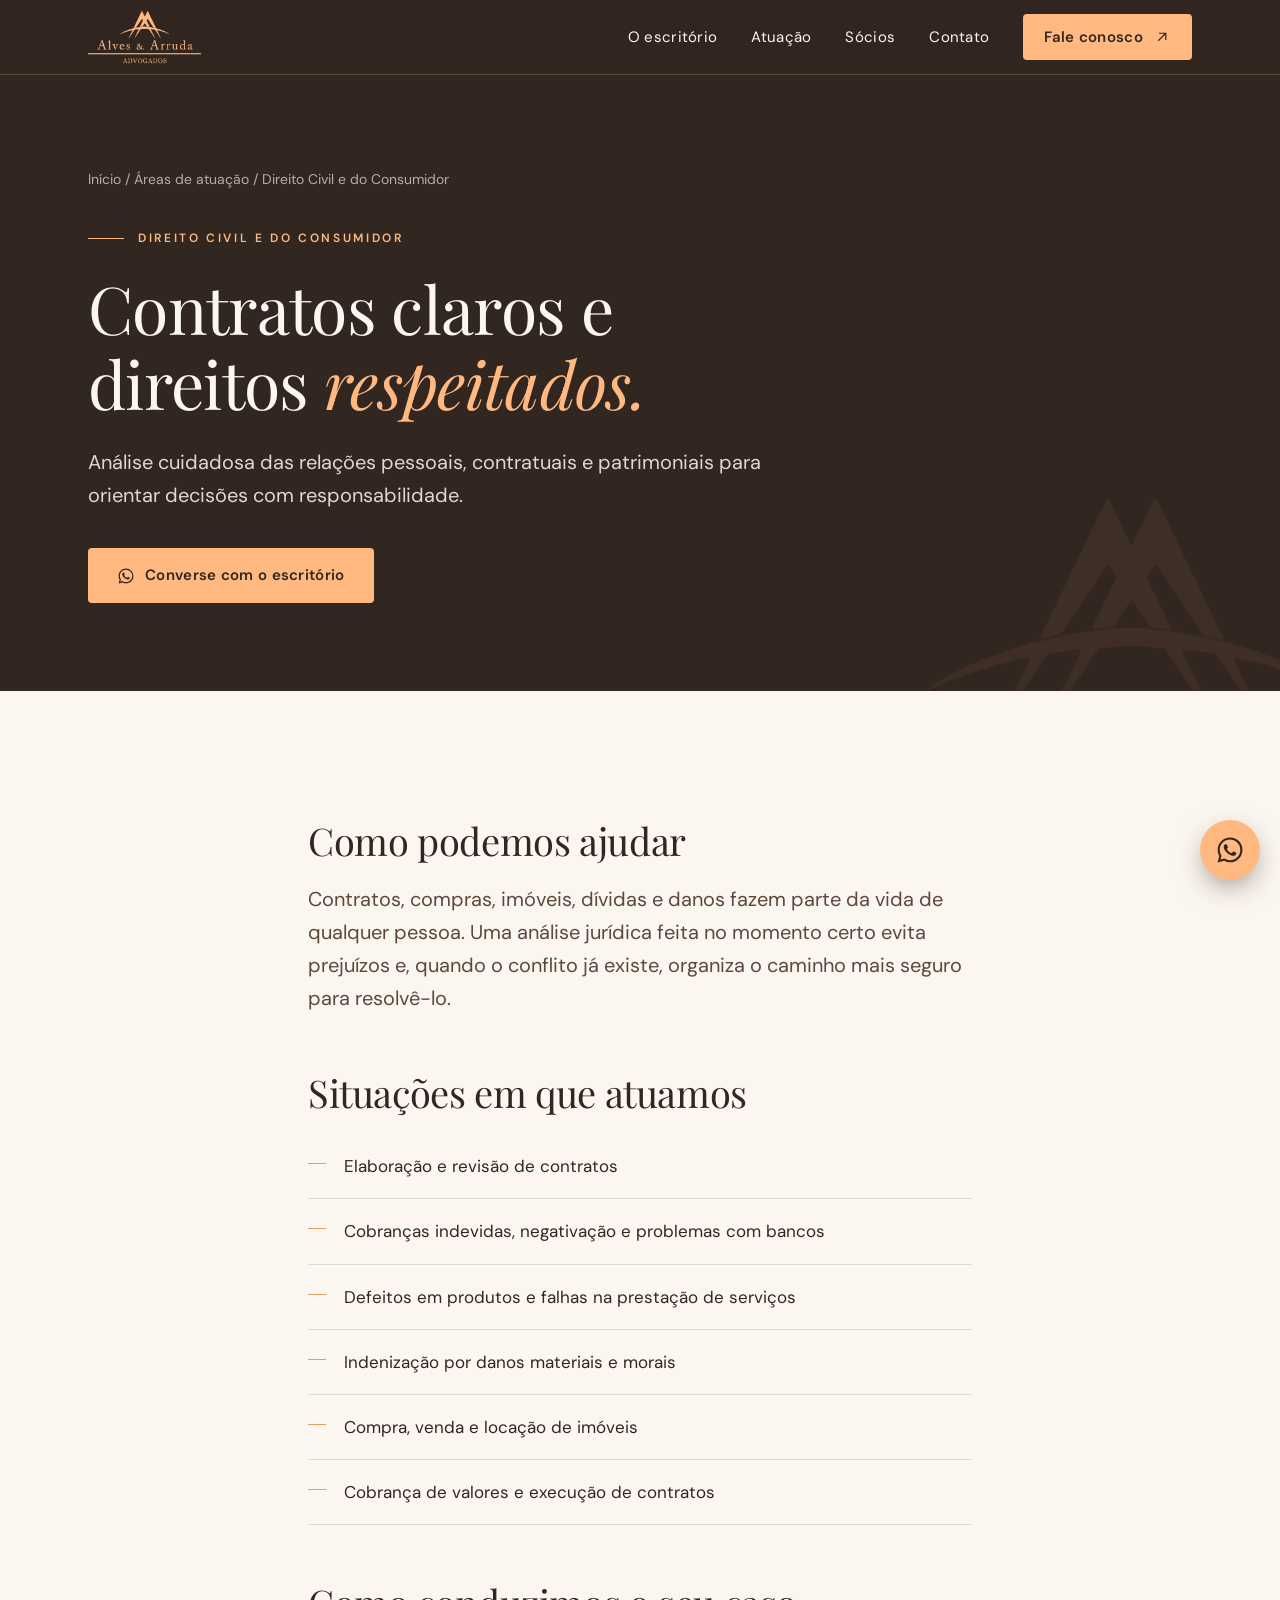
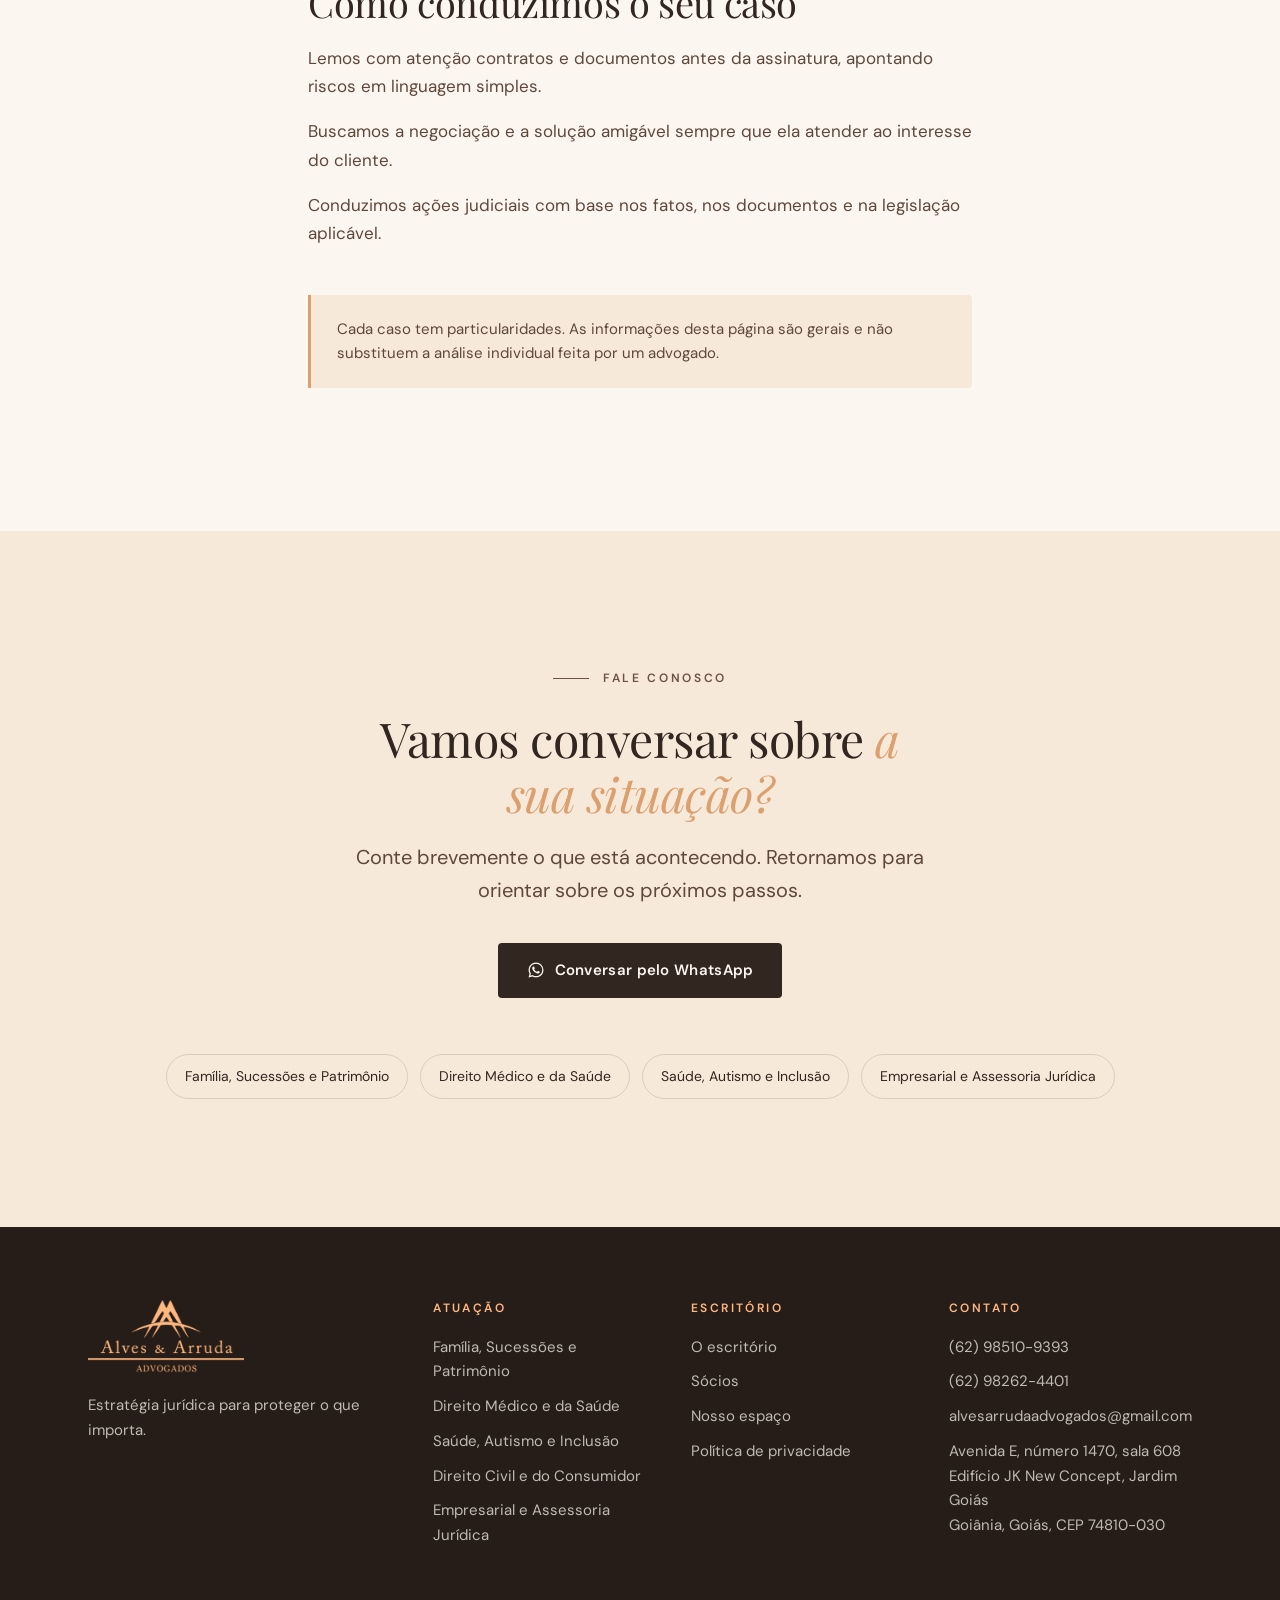
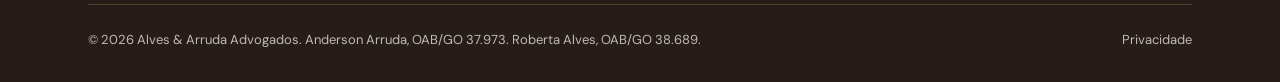
==== civil-consumidor/index.html @ d3241f66 "Primeira versão completa do site Página principal, 5 páginas de área, privacidade, 404, imagens otim" ====
<!doctype html>
<html lang="pt-BR" class="sem-js">
<head>
<meta charset="utf-8">
<meta name="viewport" content="width=device-width, initial-scale=1">
<title>Direito Civil e do Consumidor em Goiânia | Alves &amp; Arruda Advogados</title>
<meta name="description" content="Análise cuidadosa das relações pessoais, contratuais e patrimoniais para orientar decisões com responsabilidade.">
<link rel="canonical" href="https://www.alvesarruda.com.br/civil-consumidor/">
<meta name="theme-color" content="#322620">
<meta property="og:type" content="website">
<meta property="og:locale" content="pt_BR">
<meta property="og:site_name" content="Alves & Arruda Advogados">
<meta property="og:title" content="Direito Civil e do Consumidor em Goiânia | Alves &amp; Arruda Advogados">
<meta property="og:description" content="Análise cuidadosa das relações pessoais, contratuais e patrimoniais para orientar decisões com responsabilidade.">
<meta property="og:url" content="https://www.alvesarruda.com.br/civil-consumidor/">
<meta property="og:image" content="https://www.alvesarruda.com.br/assets/img/compartilhar.jpg">
<meta name="twitter:card" content="summary_large_image">
<link rel="icon" type="image/png" sizes="32x32" href="../favicon-32.png">
<link rel="apple-touch-icon" href="../apple-touch-icon.png">
<link rel="preconnect" href="https://fonts.googleapis.com">
<link rel="preconnect" href="https://fonts.gstatic.com" crossorigin>
<link rel="stylesheet" href="https://fonts.googleapis.com/css2?family=DM+Sans:opsz,wght@9..40,400;9..40,500;9..40,600&family=Playfair+Display:ital,wght@0,400;0,500;1,400;1,500&display=swap">
<link rel="stylesheet" href="../assets/css/site.css?v=20261125">
</head>
<body>
<a class="pular" href="#conteudo">Ir para o conteúdo</a>
<header class="cabecalho solido">
  <div class="conteiner">
    <a class="marca" href="../" aria-label="Alves & Arruda Advogados, página inicial"><img src="../assets/logo/logo-dourada.png" alt="Alves & Arruda Advogados" width="744" height="354"></a>
    <button class="alternar-menu" type="button" aria-label="Abrir menu" aria-expanded="false" aria-controls="menu"><span></span><span></span><span></span></button>
    <nav class="menu" id="menu" aria-label="Menu principal">
      <a href="../#sobre">O escritório</a>
      <a href="../#atuacao">Atuação</a>
      <a href="../#socios">Sócios</a>
      <a href="../#contato">Contato</a>
      <a class="botao botao-principal" href="https://wa.me/5562985109393?text=Ol%C3%A1%21%20Gostaria%20de%20falar%20com%20o%20escrit%C3%B3rio%20Alves%20%26%20Arruda%20Advogados." target="_blank" rel="noopener">Fale conosco <svg viewBox="0 0 24 24" fill="none" stroke="currentColor" stroke-width="1.6" aria-hidden="true"><path d="M7 17 17 7M8 7h9v9"/></svg></a>
    </nav>
  </div>
</header>
<main id="conteudo">
<section class="abertura-interna">
  <div class="conteiner">
    <p class="trilha"><a href="../">Início</a> / <a href="../#atuacao">Áreas de atuação</a> / Direito Civil e do Consumidor</p>
    <p class="rotulo">Direito Civil e do Consumidor</p>
    <h1>Contratos claros e direitos <em>respeitados.</em></h1>
    <p class="lead">Análise cuidadosa das relações pessoais, contratuais e patrimoniais para orientar decisões com responsabilidade.</p>
    <div class="abertura-botoes" style="margin-top:36px">
      <a class="botao botao-principal" href="https://wa.me/5562985109393?text=Ol%C3%A1%21%20Gostaria%20de%20orienta%C3%A7%C3%A3o%20sobre%20Direito%20Civil%20ou%20do%20Consumidor." target="_blank" rel="noopener"><svg viewBox="0 0 24 24" fill="currentColor" aria-hidden="true"><path d="M12.04 2C6.58 2 2.13 6.45 2.13 11.91c0 1.75.46 3.45 1.32 4.95L2.05 22l5.25-1.38a9.9 9.9 0 0 0 4.74 1.21h.01c5.46 0 9.91-4.45 9.91-9.91A9.85 9.85 0 0 0 12.04 2Zm0 18.15h-.01a8.23 8.23 0 0 1-4.2-1.15l-.3-.18-3.12.82.83-3.04-.2-.31a8.2 8.2 0 0 1-1.26-4.38c0-4.54 3.7-8.23 8.25-8.23a8.2 8.2 0 0 1 8.23 8.24c0 4.54-3.7 8.23-8.22 8.23Zm4.52-6.16c-.25-.12-1.47-.72-1.69-.81-.23-.08-.39-.12-.56.13-.16.25-.64.81-.79.97-.14.17-.29.19-.54.06-.25-.12-1.05-.39-1.99-1.23-.74-.66-1.23-1.47-1.38-1.72-.14-.25-.02-.38.11-.51.11-.11.25-.29.37-.43.12-.15.16-.25.25-.42.08-.17.04-.31-.02-.43-.06-.13-.56-1.35-.77-1.84-.2-.48-.41-.42-.56-.43h-.48a.92.92 0 0 0-.66.31c-.23.25-.87.85-.87 2.07 0 1.22.89 2.4 1.01 2.56.12.17 1.75 2.67 4.24 3.74.59.26 1.05.41 1.41.52.59.19 1.13.16 1.56.1.48-.07 1.47-.6 1.67-1.18.21-.58.21-1.07.14-1.18-.06-.1-.22-.16-.47-.29Z"/></svg> Converse com o escritório</a>
    </div>
  </div>
</section>

<section class="secao">
  <div class="conteiner texto-corrido">
    <h2>Como podemos ajudar</h2>
    <p class="lead">Contratos, compras, imóveis, dívidas e danos fazem parte da vida de qualquer pessoa. Uma análise jurídica feita no momento certo evita prejuízos e, quando o conflito já existe, organiza o caminho mais seguro para resolvê-lo.</p>
    <h2>Situações em que atuamos</h2>
    <ul class="lista-situacoes">
<li>Elaboração e revisão de contratos</li>
<li>Cobranças indevidas, negativação e problemas com bancos</li>
<li>Defeitos em produtos e falhas na prestação de serviços</li>
<li>Indenização por danos materiais e morais</li>
<li>Compra, venda e locação de imóveis</li>
<li>Cobrança de valores e execução de contratos</li>
    </ul>
    <h2>Como conduzimos o seu caso</h2>
<p>Lemos com atenção contratos e documentos antes da assinatura, apontando riscos em linguagem simples.</p>
<p>Buscamos a negociação e a solução amigável sempre que ela atender ao interesse do cliente.</p>
<p>Conduzimos ações judiciais com base nos fatos, nos documentos e na legislação aplicável.</p>
    <p class="aviso">Cada caso tem particularidades. As informações desta página são gerais e não substituem a análise individual feita por um advogado.</p>
  </div>
</section>

<section class="secao areia chamada">
  <div class="conteiner">
    <p class="rotulo">Fale conosco</p>
    <h2>Vamos conversar sobre <em>a sua situação?</em></h2>
    <p class="lead">Conte brevemente o que está acontecendo. Retornamos para orientar sobre os próximos passos.</p>
    <a class="botao botao-escuro" href="https://wa.me/5562985109393?text=Ol%C3%A1%21%20Gostaria%20de%20orienta%C3%A7%C3%A3o%20sobre%20Direito%20Civil%20ou%20do%20Consumidor." target="_blank" rel="noopener"><svg viewBox="0 0 24 24" fill="currentColor" aria-hidden="true"><path d="M12.04 2C6.58 2 2.13 6.45 2.13 11.91c0 1.75.46 3.45 1.32 4.95L2.05 22l5.25-1.38a9.9 9.9 0 0 0 4.74 1.21h.01c5.46 0 9.91-4.45 9.91-9.91A9.85 9.85 0 0 0 12.04 2Zm0 18.15h-.01a8.23 8.23 0 0 1-4.2-1.15l-.3-.18-3.12.82.83-3.04-.2-.31a8.2 8.2 0 0 1-1.26-4.38c0-4.54 3.7-8.23 8.25-8.23a8.2 8.2 0 0 1 8.23 8.24c0 4.54-3.7 8.23-8.22 8.23Zm4.52-6.16c-.25-.12-1.47-.72-1.69-.81-.23-.08-.39-.12-.56.13-.16.25-.64.81-.79.97-.14.17-.29.19-.54.06-.25-.12-1.05-.39-1.99-1.23-.74-.66-1.23-1.47-1.38-1.72-.14-.25-.02-.38.11-.51.11-.11.25-.29.37-.43.12-.15.16-.25.25-.42.08-.17.04-.31-.02-.43-.06-.13-.56-1.35-.77-1.84-.2-.48-.41-.42-.56-.43h-.48a.92.92 0 0 0-.66.31c-.23.25-.87.85-.87 2.07 0 1.22.89 2.4 1.01 2.56.12.17 1.75 2.67 4.24 3.74.59.26 1.05.41 1.41.52.59.19 1.13.16 1.56.1.48-.07 1.47-.6 1.67-1.18.21-.58.21-1.07.14-1.18-.06-.1-.22-.16-.47-.29Z"/></svg> Conversar pelo WhatsApp</a>
    <div class="outras-areas" style="justify-content:center;margin-top:56px"><a href="../familia/">Família, Sucessões e Patrimônio</a>
<a href="../direito-medico/">Direito Médico e da Saúde</a>
<a href="../saude-autismo-inclusao/">Saúde, Autismo e Inclusão</a>
<a href="../empresarial/">Empresarial e Assessoria Jurídica</a></div>
  </div>
</section>
</main>
<footer class="rodape">
  <div class="conteiner">
    <div class="rodape-grade">
      <div>
        <img src="../assets/logo/logo-dourada.png" alt="Alves & Arruda Advogados" width="744" height="354" loading="lazy">
        <p>Estratégia jurídica para proteger o que importa.</p>
      </div>
      <div><h4>Atuação</h4><ul><li><a href="../familia/">Família, Sucessões e Patrimônio</a></li>
<li><a href="../direito-medico/">Direito Médico e da Saúde</a></li>
<li><a href="../saude-autismo-inclusao/">Saúde, Autismo e Inclusão</a></li>
<li><a href="../civil-consumidor/">Direito Civil e do Consumidor</a></li>
<li><a href="../empresarial/">Empresarial e Assessoria Jurídica</a></li></ul></div>
      <div><h4>Escritório</h4><ul>
        <li><a href="../#sobre">O escritório</a></li>
        <li><a href="../#socios">Sócios</a></li>
        <li><a href="../#espaco">Nosso espaço</a></li>
        <li><a href="../privacidade/">Política de privacidade</a></li>
      </ul></div>
      <div><h4>Contato</h4><ul>
        <li><a href="https://wa.me/5562985109393?text=Ol%C3%A1%21%20Gostaria%20de%20falar%20com%20o%20escrit%C3%B3rio%20Alves%20%26%20Arruda%20Advogados." target="_blank" rel="noopener">(62) 98510-9393</a></li>
        <li><a href="https://wa.me/5562982624401?text=Ol%C3%A1%21%20Gostaria%20de%20falar%20com%20o%20escrit%C3%B3rio%20Alves%20%26%20Arruda%20Advogados." target="_blank" rel="noopener">(62) 98262-4401</a></li>
        <li><a href="mailto:alvesarrudaadvogados@gmail.com">alvesarrudaadvogados@gmail.com</a></li>
        <li>Avenida E, número 1470, sala 608<br>Edifício JK New Concept, Jardim Goiás<br>Goiânia, Goiás, CEP 74810-030</li>
      </ul></div>
    </div>
    <div class="rodape-base">
      <span>© <span data-ano>2026</span> Alves & Arruda Advogados. Anderson Arruda, OAB/GO 37.973. Roberta Alves, OAB/GO 38.689.</span>
      <a href="../privacidade/">Privacidade</a>
    </div>
  </div>
</footer>
<a class="whatsapp-flutuante" href="https://wa.me/5562985109393?text=Ol%C3%A1%21%20Gostaria%20de%20falar%20com%20o%20escrit%C3%B3rio%20Alves%20%26%20Arruda%20Advogados." target="_blank" rel="noopener" aria-label="Conversar pelo WhatsApp"><svg viewBox="0 0 24 24" fill="currentColor" aria-hidden="true"><path d="M12.04 2C6.58 2 2.13 6.45 2.13 11.91c0 1.75.46 3.45 1.32 4.95L2.05 22l5.25-1.38a9.9 9.9 0 0 0 4.74 1.21h.01c5.46 0 9.91-4.45 9.91-9.91A9.85 9.85 0 0 0 12.04 2Zm0 18.15h-.01a8.23 8.23 0 0 1-4.2-1.15l-.3-.18-3.12.82.83-3.04-.2-.31a8.2 8.2 0 0 1-1.26-4.38c0-4.54 3.7-8.23 8.25-8.23a8.2 8.2 0 0 1 8.23 8.24c0 4.54-3.7 8.23-8.22 8.23Zm4.52-6.16c-.25-.12-1.47-.72-1.69-.81-.23-.08-.39-.12-.56.13-.16.25-.64.81-.79.97-.14.17-.29.19-.54.06-.25-.12-1.05-.39-1.99-1.23-.74-.66-1.23-1.47-1.38-1.72-.14-.25-.02-.38.11-.51.11-.11.25-.29.37-.43.12-.15.16-.25.25-.42.08-.17.04-.31-.02-.43-.06-.13-.56-1.35-.77-1.84-.2-.48-.41-.42-.56-.43h-.48a.92.92 0 0 0-.66.31c-.23.25-.87.85-.87 2.07 0 1.22.89 2.4 1.01 2.56.12.17 1.75 2.67 4.24 3.74.59.26 1.05.41 1.41.52.59.19 1.13.16 1.56.1.48-.07 1.47-.6 1.67-1.18.21-.58.21-1.07.14-1.18-.06-.1-.22-.16-.47-.29Z"/></svg></a>
<script src="../assets/js/site.js?v=20261125" defer></script>
</body>
</html>
---- assets/css/site.css ----
/* Alves & Arruda Advogados — estilos do site */
:root {
  --marrom: #322620;
  --marrom-profundo: #261d18;
  --dourado: #ffb980;
  --dourado-queimado: #dca06f;
  --areia: #f6e9da;
  --marrom-medio: #6b5244;
  --branco-quente: #fbf6ef;
  --texto: #322620;
  --texto-suave: #5e483c;
  --linha-clara: rgba(50, 38, 32, 0.14);
  --linha-escura: rgba(255, 185, 128, 0.22);
  --titulo: "Playfair Display", Georgia, "Times New Roman", serif;
  --corpo: "DM Sans", "Segoe UI", Roboto, Arial, sans-serif;
  --largura: 1200px;
  --margem: clamp(16px, 5vw, 48px);
  --secao: clamp(72px, 10vw, 128px);
  --raio: 4px;
  --transicao: 0.6s cubic-bezier(0.22, 0.61, 0.36, 1);
}

*, *::before, *::after { box-sizing: border-box; }
html { scroll-behavior: smooth; scroll-padding-top: 88px; -webkit-text-size-adjust: 100%; }
body {
  margin: 0;
  font-family: var(--corpo);
  font-size: 17px;
  line-height: 1.65;
  color: var(--texto);
  background: var(--branco-quente);
  overflow-x: hidden;
}
img { display: block; max-width: 100%; height: auto; }
a { color: inherit; }
h1, h2, h3 { font-family: var(--titulo); font-weight: 400; line-height: 1.15; margin: 0; letter-spacing: -0.01em; }
h1 em, h2 em, h3 em { font-style: italic; color: var(--dourado-queimado); }
.escuro h1 em, .escuro h2 em, .escuro h3 em { color: var(--dourado); }
p { margin: 0 0 1em; }
:focus-visible { outline: 2px solid var(--dourado-queimado); outline-offset: 3px; }

.pular { position: absolute; left: -9999px; top: 8px; background: var(--dourado); color: var(--marrom); padding: 10px 16px; z-index: 100; }
.pular:focus { left: 8px; }

.conteiner { width: 100%; max-width: var(--largura); margin: 0 auto; padding: 0 var(--margem); }
.secao { padding: var(--secao) 0; }
.escuro { background: var(--marrom); color: var(--branco-quente); }
.areia { background: var(--areia); }

.rotulo {
  display: inline-flex; align-items: center; gap: 14px;
  font-size: 12px; font-weight: 600; letter-spacing: 0.22em; text-transform: uppercase;
  color: var(--marrom-medio); margin-bottom: 22px;
}
.rotulo::before { content: ""; width: 36px; height: 1px; background: currentColor; }
.escuro .rotulo { color: var(--dourado); }

.titulo-secao { font-size: clamp(32px, 4.6vw, 54px); max-width: 16ch; }
.filete { width: 64px; height: 1px; background: var(--dourado-queimado); margin: 28px 0; border: 0; }
.escuro .filete { background: var(--dourado); }
.lead { font-size: clamp(18px, 1.6vw, 20px); color: var(--texto-suave); }
.escuro .lead { color: rgba(251, 246, 239, 0.82); }

/* Botões */
.botao {
  display: inline-flex; align-items: center; justify-content: center; gap: 10px;
  min-height: 52px; padding: 14px 28px; border-radius: var(--raio);
  font-family: var(--corpo); font-size: 15px; font-weight: 600; letter-spacing: 0.02em;
  text-decoration: none; cursor: pointer; border: 1px solid transparent;
  transition: background 0.25s, color 0.25s, border-color 0.25s, transform 0.25s;
}
.botao svg { width: 18px; height: 18px; flex-shrink: 0; }
.botao-principal { background: var(--dourado); color: var(--marrom); }
.botao-principal:hover { background: #ffc897; transform: translateY(-1px); }
.botao-contorno { border-color: rgba(255, 185, 128, 0.55); color: var(--branco-quente); }
.botao-contorno:hover { border-color: var(--dourado); color: var(--dourado); }
.botao-escuro { background: var(--marrom); color: var(--branco-quente); }
.botao-escuro:hover { background: var(--marrom-profundo); }
.link-seta {
  display: inline-flex; align-items: center; gap: 8px; font-weight: 600; font-size: 15px;
  text-decoration: none; border-bottom: 1px solid currentColor; padding-bottom: 3px;
}
.link-seta:hover { color: var(--marrom-medio); }
.escuro .link-seta:hover { color: var(--dourado); }

/* Cabeçalho */
.cabecalho {
  position: fixed; inset: 0 0 auto 0; z-index: 50;
  transition: background 0.35s, box-shadow 0.35s, padding 0.35s;
  padding: 18px 0;
}
.cabecalho.rolado, .cabecalho.solido { background: rgba(50, 38, 32, 0.97); box-shadow: 0 1px 0 var(--linha-escura); padding: 10px 0; }
.cabecalho .conteiner { display: flex; align-items: center; justify-content: space-between; gap: 24px; }
.marca img { height: 66px; width: auto; transition: height 0.35s; }
.cabecalho.rolado .marca img, .cabecalho.solido .marca img { height: 54px; }
.menu { display: flex; align-items: center; gap: 34px; }
.menu a { color: var(--branco-quente); text-decoration: none; font-size: 15px; letter-spacing: 0.02em; position: relative; }
.menu a:not(.botao)::after {
  content: ""; position: absolute; left: 0; bottom: -6px; width: 100%; height: 1px;
  background: var(--dourado); transform: scaleX(0); transform-origin: left; transition: transform 0.3s;
}
.menu a:not(.botao):hover::after { transform: scaleX(1); }
.menu .botao { min-height: 44px; padding: 10px 20px; color: var(--marrom); }
.alternar-menu {
  display: none; background: none; border: 0; padding: 10px; cursor: pointer; color: var(--dourado);
}
.alternar-menu span { display: block; width: 26px; height: 2px; background: currentColor; margin: 6px 0; transition: transform 0.3s, opacity 0.3s; }

@media (max-width: 900px) {
  .alternar-menu { display: block; position: relative; z-index: 2; }
  .marca { position: relative; z-index: 2; }
  .menu {
    position: fixed; inset: 0; flex-direction: column; justify-content: center; gap: 28px;
    background: var(--marrom); opacity: 0; visibility: hidden; transition: opacity 0.3s, visibility 0.3s;
  }
  .menu a { font-family: var(--titulo); font-size: 28px; }
  .menu .botao { font-family: var(--corpo); font-size: 16px; margin-top: 12px; }
  body.menu-aberto { overflow: hidden; }
  body.menu-aberto .menu { opacity: 1; visibility: visible; }
  body.menu-aberto .alternar-menu span:nth-child(1) { transform: translateY(8px) rotate(45deg); }
  body.menu-aberto .alternar-menu span:nth-child(2) { opacity: 0; }
  body.menu-aberto .alternar-menu span:nth-child(3) { transform: translateY(-8px) rotate(-45deg); }
  .marca img { height: 46px; }
}

/* Abertura */
.abertura {
  position: relative; min-height: 100vh; min-height: 100svh; display: flex; flex-direction: column;
  background: var(--marrom); color: var(--branco-quente); overflow: hidden;
}
.abertura-foto { position: absolute; inset: 0 0 0 auto; width: 62%; }
.abertura-foto img { width: 100%; height: 100%; object-fit: cover; object-position: center 30%; filter: saturate(0.55) sepia(0.25) brightness(0.92); }
.abertura-foto::after {
  content: ""; position: absolute; inset: 0;
  background:
    linear-gradient(90deg, var(--marrom) 0%, rgba(50, 38, 32, 0.94) 22%, rgba(50, 38, 32, 0.72) 55%, rgba(50, 38, 32, 0.45) 100%),
    linear-gradient(0deg, var(--marrom) 0%, rgba(50, 38, 32, 0) 35%);
}
.abertura-conteudo { position: relative; flex: 1; display: flex; align-items: center; padding-top: 120px; padding-bottom: 56px; }
.abertura h1 { font-size: clamp(42px, 6.4vw, 84px); max-width: 12ch; margin-bottom: 28px; }
.abertura .lead { max-width: 34em; margin-bottom: 40px; }
.abertura-botoes { display: flex; flex-wrap: wrap; gap: 14px; }
.abertura-nota { margin-top: 32px; font-size: 14px; color: rgba(251, 246, 239, 0.7); display: flex; align-items: center; gap: 10px; }
.abertura-nota::before { content: ""; width: 6px; height: 6px; border-radius: 50%; background: var(--dourado); }

.destaques { position: relative; border-top: 1px solid var(--linha-escura); }
.destaques .conteiner { display: grid; grid-template-columns: repeat(3, 1fr); }
.destaque { padding: 30px 28px 34px 0; }
.destaque + .destaque { padding-left: 28px; border-left: 1px solid var(--linha-escura); }
.destaque strong { display: block; font-family: var(--titulo); font-weight: 400; font-size: clamp(26px, 2.6vw, 34px); color: var(--dourado); line-height: 1.1; }
.destaque span { display: block; margin-top: 8px; font-size: 13px; letter-spacing: 0.14em; text-transform: uppercase; color: rgba(251, 246, 239, 0.72); }

@media (max-width: 900px) {
  .abertura-foto { width: 100%; }
  .abertura-foto::after { background: linear-gradient(0deg, var(--marrom) 10%, rgba(50, 38, 32, 0.9) 50%, rgba(50, 38, 32, 0.82) 100%); }
  .destaques .conteiner { grid-template-columns: 1fr; }
  .destaque, .destaque + .destaque { padding: 20px 0; border-left: 0; }
  .destaque + .destaque { border-top: 1px solid var(--linha-escura); }
}

/* Faixa em movimento */
.faixa { background: var(--marrom-profundo); color: var(--dourado); overflow: hidden; padding: 20px 0; border-block: 1px solid var(--linha-escura); }
.faixa-trilho { display: flex; width: max-content; animation: deslizar 48s linear infinite; }
.faixa-trilho span { display: inline-flex; align-items: center; gap: 36px; padding-right: 36px; font-family: var(--titulo); font-style: italic; font-size: clamp(18px, 2vw, 24px); white-space: nowrap; }
.faixa-trilho span::after { content: "◆"; font-style: normal; font-size: 9px; color: var(--dourado-queimado); }
@keyframes deslizar { to { transform: translateX(-50%); } }

/* O escritório */
.duas-colunas { display: grid; grid-template-columns: 1fr 1fr; gap: clamp(40px, 7vw, 96px); align-items: center; }
.foto-moldura { position: relative; }
.foto-moldura img { width: 100%; aspect-ratio: 4 / 3; object-fit: cover; border-radius: var(--raio); }
.foto-moldura::before {
  content: ""; position: absolute; inset: 18px -18px -18px 18px; border: 1px solid var(--dourado-queimado); border-radius: var(--raio); z-index: -1;
}
.foto-legenda { margin-top: 30px; font-size: 13px; letter-spacing: 0.14em; text-transform: uppercase; color: var(--marrom-medio); }
.citacao { font-family: var(--titulo); font-size: clamp(22px, 2.2vw, 27px); line-height: 1.4; margin-bottom: 24px; }
@media (max-width: 900px) { .duas-colunas { grid-template-columns: 1fr; } .foto-moldura::before { inset: 12px -10px -12px 10px; } }

/* Áreas de atuação */
.cabeca-secao { display: flex; justify-content: space-between; align-items: flex-end; gap: 32px; margin-bottom: 56px; flex-wrap: wrap; }
.cabeca-secao .lead { max-width: 30em; margin: 0; }
.areas { display: grid; grid-template-columns: repeat(6, 1fr); gap: 20px; }
.area {
  grid-column: span 2; position: relative; display: flex; flex-direction: column;
  background: var(--branco-quente); border: 1px solid var(--linha-clara); border-radius: var(--raio);
  padding: 36px 30px 30px; text-decoration: none; min-height: 300px;
  transition: transform 0.35s, box-shadow 0.35s, border-color 0.35s;
}
.area:nth-child(4), .area:nth-child(5) { grid-column: span 3; }
.area:hover { transform: translateY(-4px); border-color: var(--dourado-queimado); box-shadow: 0 18px 40px -24px rgba(50, 38, 32, 0.45); }
.area-numero { font-family: var(--titulo); font-style: italic; color: var(--dourado-queimado); font-size: 18px; }
.area-icone { width: 40px; height: 40px; color: var(--dourado-queimado); margin: 22px 0 18px; }
.area h3 { font-size: 25px; margin-bottom: 14px; }
.area p { color: var(--texto-suave); font-size: 15.5px; flex: 1; }
.area .link-seta { align-self: flex-start; font-size: 14px; border-color: var(--dourado-queimado); }
@media (max-width: 1000px) { .areas { grid-template-columns: 1fr 1fr; } .area, .area:nth-child(4), .area:nth-child(5) { grid-column: span 1; } .area:nth-child(5) { grid-column: span 2; } }
@media (max-width: 640px) { .areas { grid-template-columns: 1fr; } .area:nth-child(5) { grid-column: span 1; } .area { min-height: 0; } }

/* Destaque de área */
.destaque-area { display: grid; grid-template-columns: 1fr 1fr; min-height: 560px; }
.destaque-area-foto img { width: 100%; height: 100%; object-fit: cover; object-position: center 20%; }
.destaque-area-texto { display: flex; flex-direction: column; justify-content: center; padding: clamp(48px, 7vw, 96px) var(--margem); max-width: 640px; }
.destaque-area-texto h2 { font-size: clamp(32px, 4vw, 48px); margin-bottom: 24px; }
@media (max-width: 900px) { .destaque-area { grid-template-columns: 1fr; } .destaque-area-foto img { aspect-ratio: 4 / 3; height: auto; } }

/* Forma de trabalhar */
.principios { display: grid; grid-template-columns: repeat(5, 1fr); gap: 28px; margin-top: 56px; counter-reset: principio; }
.principio { border-top: 1px solid var(--dourado-queimado); padding-top: 24px; }
.principio::before { counter-increment: principio; content: "0" counter(principio); font-family: var(--titulo); font-style: italic; color: var(--dourado-queimado); font-size: 18px; }
.principio h3 { font-size: 21px; margin: 12px 0 10px; }
.principio p { font-size: 15px; color: var(--texto-suave); margin: 0; }
@media (max-width: 1000px) { .principios { grid-template-columns: repeat(2, 1fr); } }
@media (max-width: 560px) { .principios { grid-template-columns: 1fr; } }

/* Sócios */
.socios { display: grid; grid-template-columns: 1fr 1fr; gap: clamp(28px, 4vw, 56px); margin-top: 56px; }
.socio-foto { overflow: hidden; border-radius: var(--raio); background: var(--marrom-profundo); }
.socio-foto img { width: 100%; aspect-ratio: 4 / 5; object-fit: cover; object-position: center 18%; transition: transform 0.8s; }
.socio:hover .socio-foto img { transform: scale(1.03); }
.socio-inscricao { margin-top: 26px; font-size: 12px; font-weight: 600; letter-spacing: 0.18em; text-transform: uppercase; color: var(--dourado); }
.socio h3 { font-size: clamp(28px, 3vw, 36px); margin: 10px 0 16px; }
.socio p { color: rgba(251, 246, 239, 0.8); font-size: 16px; }
@media (max-width: 760px) { .socios { grid-template-columns: 1fr; } }

/* Nosso espaço */
.galeria { display: grid; grid-template-columns: 2fr 1fr 1fr; grid-template-rows: 280px 280px; gap: 16px; margin-top: 56px; }
.galeria figure { margin: 0; overflow: hidden; border-radius: var(--raio); position: relative; }
.galeria figure:first-child { grid-row: span 2; }
.galeria figure:nth-child(4) { grid-column: span 2; }
.galeria img { width: 100%; height: 100%; object-fit: cover; transition: transform 0.8s; }
.galeria figure:hover img { transform: scale(1.04); }
.galeria figcaption {
  position: absolute; left: 0; right: 0; bottom: 0; padding: 40px 18px 14px;
  background: linear-gradient(0deg, rgba(38, 29, 24, 0.85), rgba(38, 29, 24, 0));
  color: var(--branco-quente); font-size: 13px; letter-spacing: 0.08em;
}
@media (max-width: 900px) {
  .galeria { grid-template-columns: 1fr 1fr; grid-template-rows: auto; }
  .galeria figure, .galeria figure:first-child, .galeria figure:nth-child(4) { grid-row: auto; grid-column: span 1; aspect-ratio: 4 / 3; }
  .galeria figure:first-child { grid-column: span 2; }
}
@media (max-width: 560px) { .galeria { grid-template-columns: 1fr; } .galeria figure:first-child { grid-column: span 1; } }

/* Contato */
.contato-grade { display: grid; grid-template-columns: 1.1fr 1fr; gap: clamp(40px, 6vw, 80px); align-items: start; }
.contato-botoes { display: grid; gap: 14px; margin: 36px 0 0; }
.contato-botoes .botao { justify-content: space-between; min-height: 64px; padding: 16px 24px; }
.contato-botoes small { display: block; font-weight: 400; font-size: 13px; opacity: 0.75; }
.contato-dados { display: grid; gap: 28px; }
.contato-item h3 { font-family: var(--corpo); font-size: 12px; font-weight: 600; letter-spacing: 0.2em; text-transform: uppercase; color: var(--dourado); margin-bottom: 8px; }
.contato-item p, .contato-item a { margin: 0; color: rgba(251, 246, 239, 0.88); font-size: 16px; }
.contato-item a:hover { color: var(--dourado); }
.mapa { margin-top: 8px; border: 1px solid var(--linha-escura); border-radius: var(--raio); overflow: hidden; aspect-ratio: 16 / 10; background: var(--marrom-profundo); }
.mapa iframe { width: 100%; height: 100%; border: 0; filter: grayscale(0.7) sepia(0.3) brightness(0.9); }
@media (max-width: 900px) { .contato-grade { grid-template-columns: 1fr; } }

/* Rodapé */
.rodape { background: var(--marrom-profundo); color: rgba(251, 246, 239, 0.72); padding: 72px 0 32px; font-size: 15px; }
.rodape-grade { display: grid; grid-template-columns: 1.4fr 1fr 1fr 1fr; gap: 40px; }
.rodape img { height: 74px; width: auto; margin-bottom: 20px; }
.rodape h4 { font-family: var(--corpo); font-size: 12px; font-weight: 600; letter-spacing: 0.2em; text-transform: uppercase; color: var(--dourado); margin: 0 0 16px; }
.rodape ul { list-style: none; margin: 0; padding: 0; display: grid; gap: 10px; }
.rodape a { text-decoration: none; }
.rodape a:hover { color: var(--dourado); }
.rodape-base { margin-top: 56px; padding-top: 24px; border-top: 1px solid var(--linha-escura); display: flex; justify-content: space-between; gap: 16px; flex-wrap: wrap; font-size: 13px; }
@media (max-width: 900px) { .rodape-grade { grid-template-columns: 1fr 1fr; } }
@media (max-width: 560px) { .rodape-grade { grid-template-columns: 1fr; } }

/* WhatsApp flutuante */
.whatsapp-flutuante {
  position: fixed; right: 20px; bottom: 20px; z-index: 40; width: 60px; height: 60px; border-radius: 50%;
  display: grid; place-items: center; background: var(--dourado); color: var(--marrom);
  box-shadow: 0 10px 30px -8px rgba(38, 29, 24, 0.6); transition: transform 0.25s;
}
.whatsapp-flutuante:hover { transform: scale(1.06); }
.whatsapp-flutuante svg { width: 30px; height: 30px; }

/* Páginas internas */
.abertura-interna { background: var(--marrom); color: var(--branco-quente); padding: 168px 0 88px; position: relative; overflow: hidden; }
.abertura-interna::after {
  content: ""; position: absolute; right: -60px; bottom: -40px; width: 420px; height: 240px;
  background: url("../../assets/logo/simbolo-dourado.png") no-repeat center / contain; opacity: 0.06; pointer-events: none;
}
.trilha { font-size: 14px; color: rgba(251, 246, 239, 0.65); margin-bottom: 28px; }
.trilha a { text-decoration: none; }
.trilha a:hover { color: var(--dourado); }
.abertura-interna h1 { font-size: clamp(38px, 5.4vw, 66px); max-width: 16ch; margin-bottom: 24px; }
.abertura-interna .lead { max-width: 36em; }
.texto-corrido { max-width: 760px; }
.texto-corrido h2 { font-size: clamp(28px, 3.2vw, 38px); margin: 56px 0 20px; }
.texto-corrido h2:first-child { margin-top: 0; }
.texto-corrido p, .texto-corrido li { color: var(--texto-suave); }
.lista-situacoes { list-style: none; padding: 0; margin: 0; display: grid; gap: 0; }
.lista-situacoes li { padding: 18px 0 18px 36px; border-bottom: 1px solid var(--linha-clara); position: relative; color: var(--texto); }
.lista-situacoes li::before { content: ""; position: absolute; left: 0; top: 29px; width: 18px; height: 1px; background: var(--dourado-queimado); }
.aviso { background: var(--areia); border-left: 3px solid var(--dourado-queimado); padding: 22px 26px; margin-top: 48px; font-size: 15px; color: var(--texto); border-radius: 0 var(--raio) var(--raio) 0; }
.chamada { text-align: center; }
.chamada h2 { font-size: clamp(30px, 4vw, 48px); margin: 0 auto 20px; max-width: 18ch; }
.chamada .lead { margin: 0 auto 36px; max-width: 32em; }
.outras-areas { display: flex; flex-wrap: wrap; gap: 12px; margin-top: 24px; }
.outras-areas a { border: 1px solid var(--linha-clara); padding: 10px 18px; border-radius: 999px; text-decoration: none; font-size: 14px; }
.outras-areas a:hover { border-color: var(--dourado-queimado); }

/* Surgimento ao rolar */
.revelar { opacity: 0; transform: translateY(28px); transition: opacity var(--transicao), transform var(--transicao); }
.revelar.visivel { opacity: 1; transform: none; }
.sem-js .revelar { opacity: 1; transform: none; }

@media (prefers-reduced-motion: reduce) {
  html { scroll-behavior: auto; }
  .revelar { opacity: 1; transform: none; transition: none; }
  .faixa-trilho { animation: none; }
  *, *::before, *::after { transition-duration: 0.01ms !important; }
}

/* Cartões de área que também surgem ao rolar */
.area.revelar { transition: opacity var(--transicao), transform 0.35s, box-shadow 0.35s, border-color 0.35s; }
.area.revelar.visivel:hover { transform: translateY(-4px); }
.link-seta svg { width: 16px; height: 16px; flex-shrink: 0; }
@media (min-width: 901px) {
  .destaque-area-foto { position: relative; }
  .destaque-area-foto img { position: absolute; inset: 0; }
}

/* Textos sobre as aberturas escuras */
.abertura .rotulo, .abertura-interna .rotulo { color: var(--dourado); }
.abertura .lead, .abertura-interna .lead { color: rgba(251, 246, 239, 0.86); }
.abertura h1 em, .abertura-interna h1 em { color: var(--dourado); }
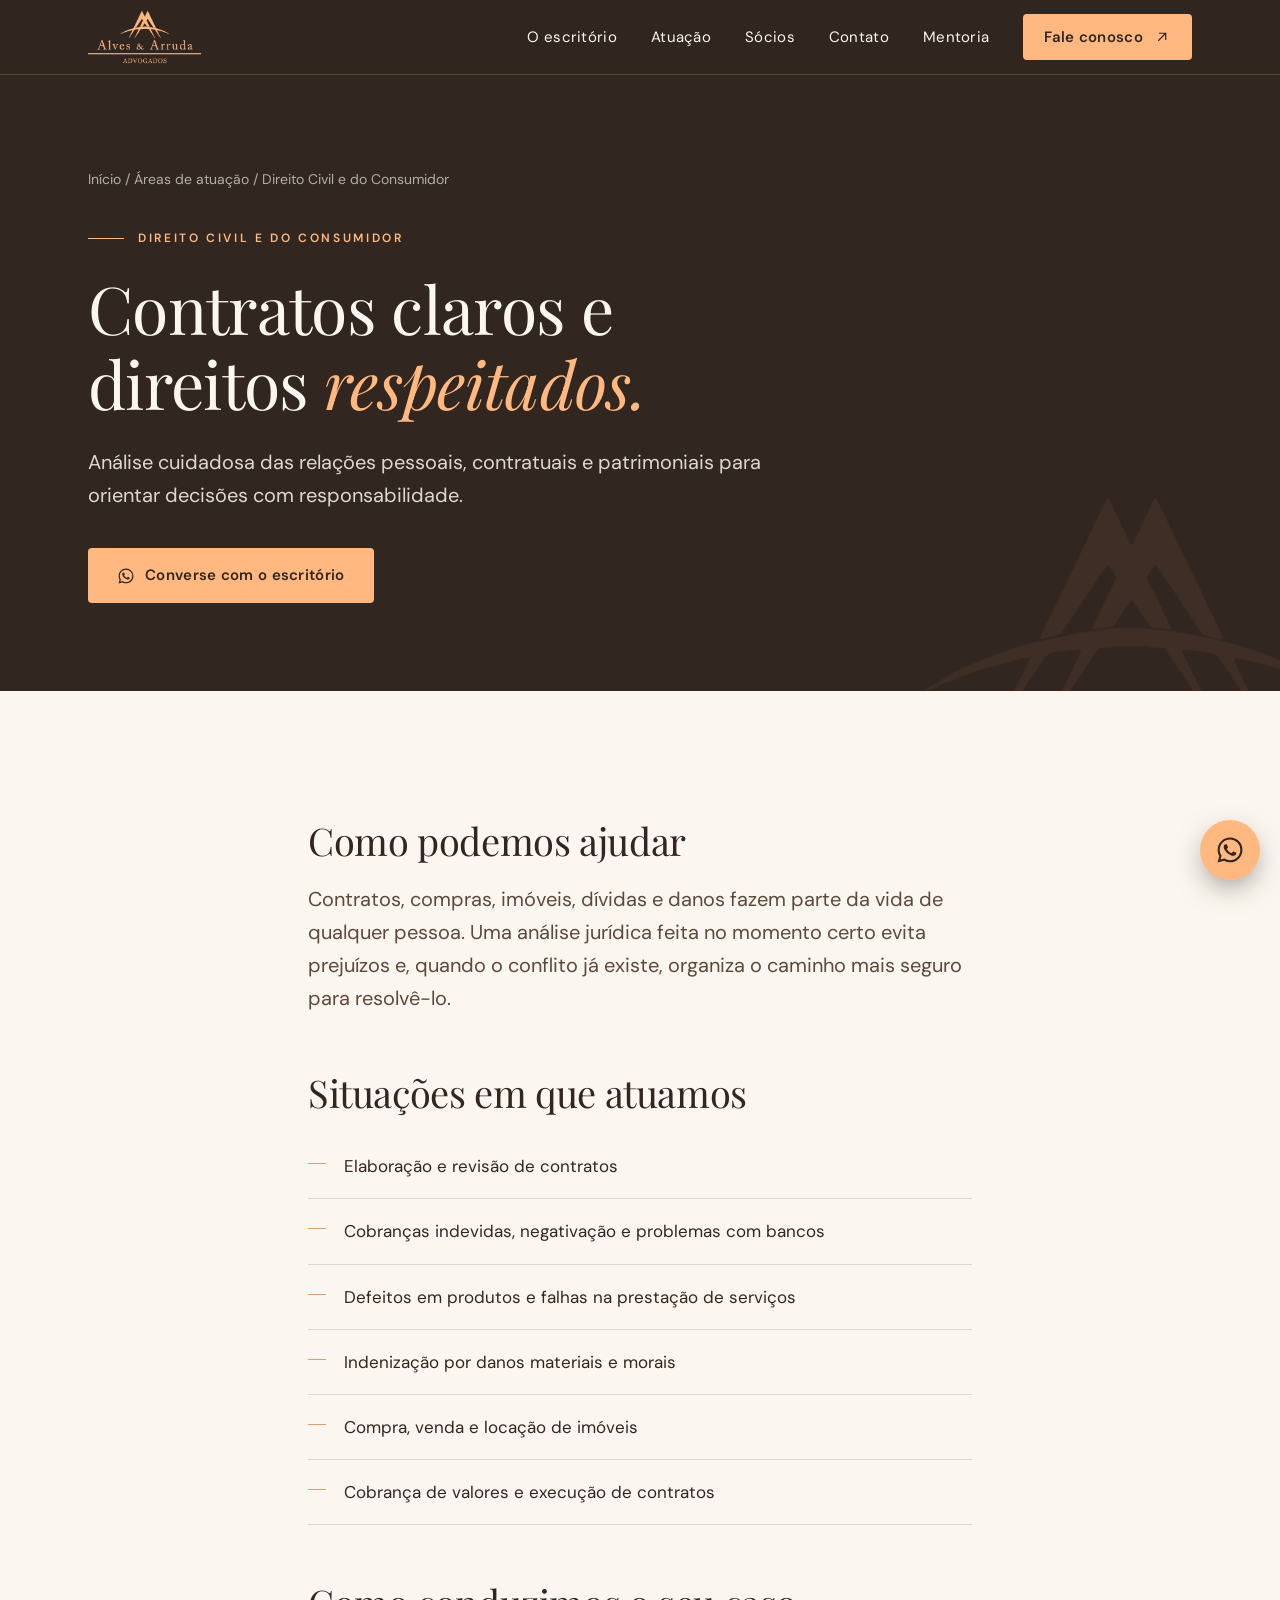
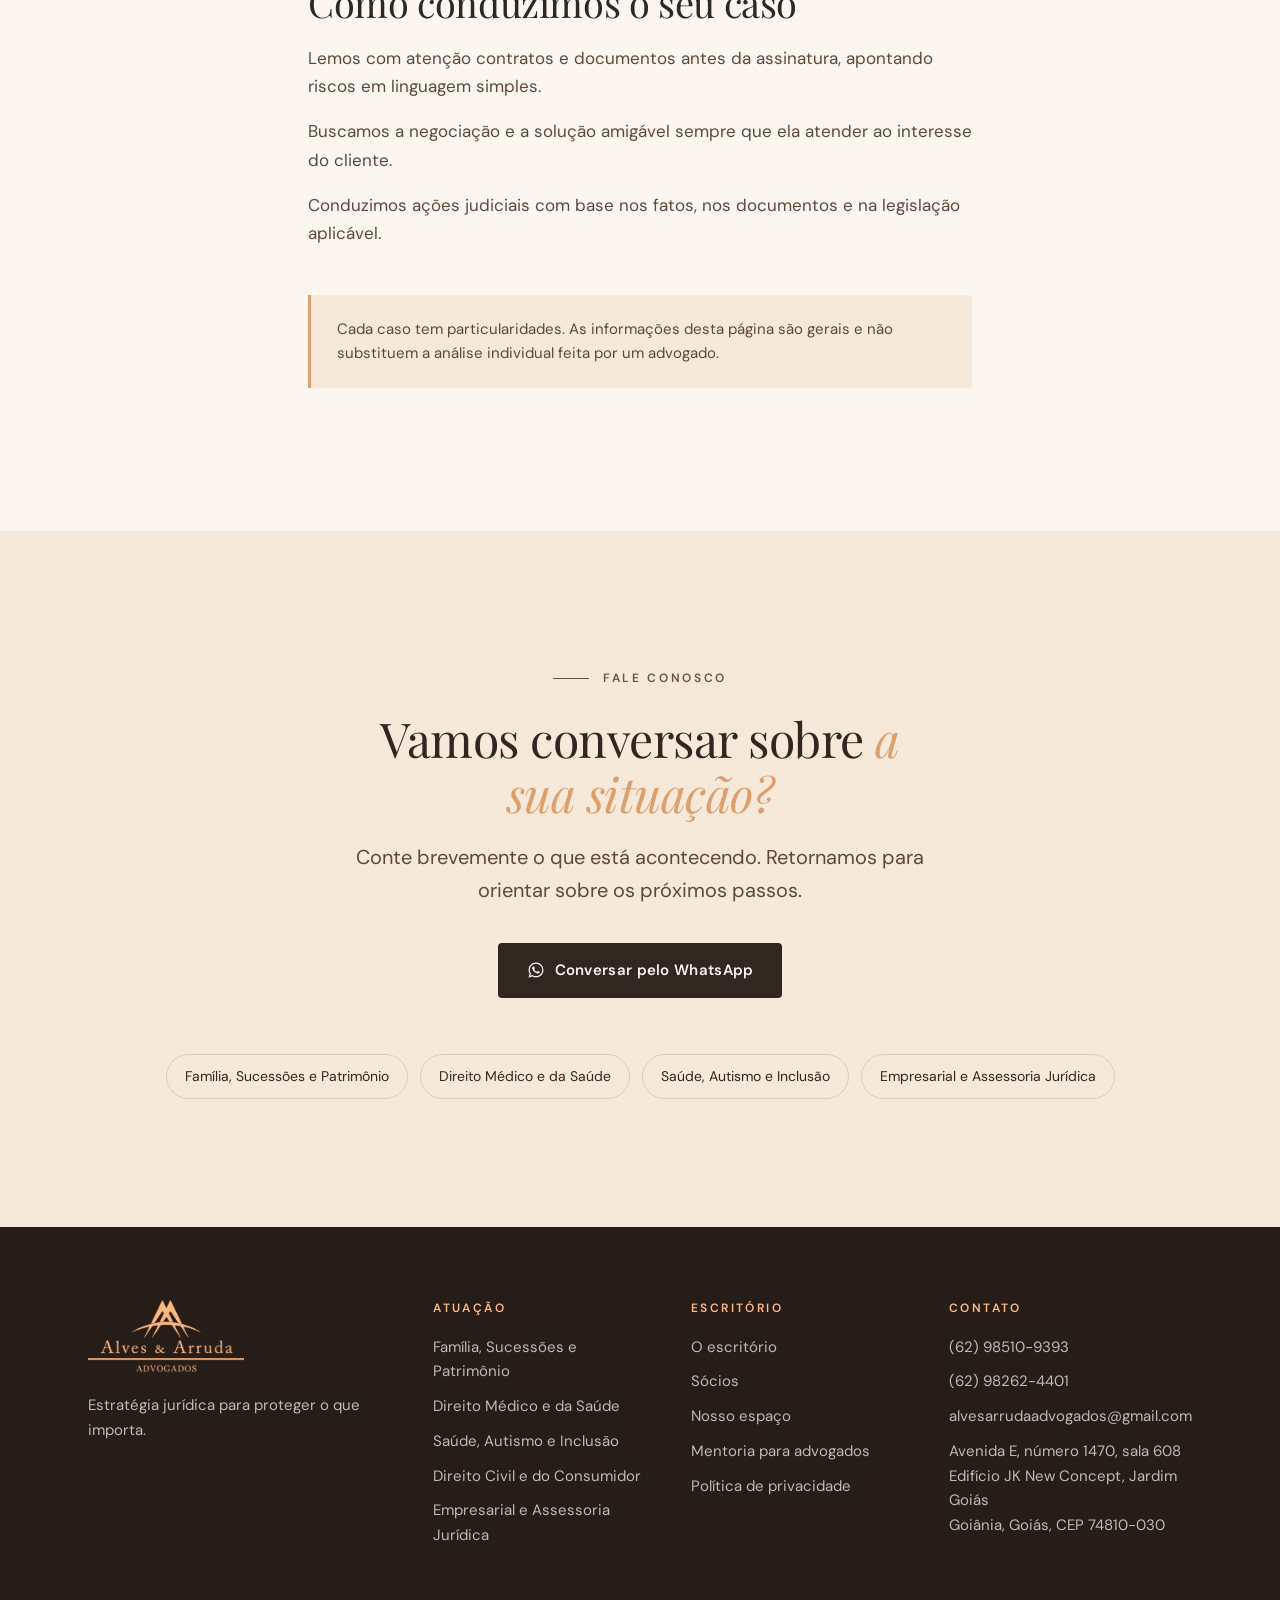
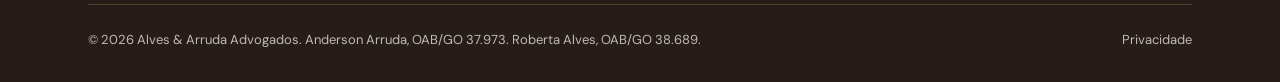
==== commit 866179a9: "Menu e rodapé: link para a mentoria Co-Authored-By: Claude Opus 5.5 <noreply@anthropic.com> Claude-S" ====
--- a/civil-consumidor/index.html
+++ b/civil-consumidor/index.html
@@ -7,6 +7,7 @@
 <meta name="description" content="Análise cuidadosa das relações pessoais, contratuais e patrimoniais para orientar decisões com responsabilidade.">
 <link rel="canonical" href="https://www.alvesarruda.com.br/civil-consumidor/">
 <meta name="theme-color" content="#322620">
+<meta name="google-site-verification" content="dWBzxlwmuNc7BcXcEHp_i7Mlz_Ma6tdE48Gez5xDyZk">
 <meta property="og:type" content="website">
 <meta property="og:locale" content="pt_BR">
 <meta property="og:site_name" content="Alves & Arruda Advogados">
@@ -33,6 +34,7 @@
       <a href="../#atuacao">Atuação</a>
       <a href="../#socios">Sócios</a>
       <a href="../#contato">Contato</a>
+      <a href="../mentoria/">Mentoria</a>
       <a class="botao botao-principal" href="https://wa.me/5562985109393?text=Ol%C3%A1%21%20Gostaria%20de%20falar%20com%20o%20escrit%C3%B3rio%20Alves%20%26%20Arruda%20Advogados." target="_blank" rel="noopener">Fale conosco <svg viewBox="0 0 24 24" fill="none" stroke="currentColor" stroke-width="1.6" aria-hidden="true"><path d="M7 17 17 7M8 7h9v9"/></svg></a>
     </nav>
   </div>
@@ -100,6 +102,7 @@
         <li><a href="../#sobre">O escritório</a></li>
         <li><a href="../#socios">Sócios</a></li>
         <li><a href="../#espaco">Nosso espaço</a></li>
+        <li><a href="../mentoria/">Mentoria para advogados</a></li>
         <li><a href="../privacidade/">Política de privacidade</a></li>
       </ul></div>
       <div><h4>Contato</h4><ul>
